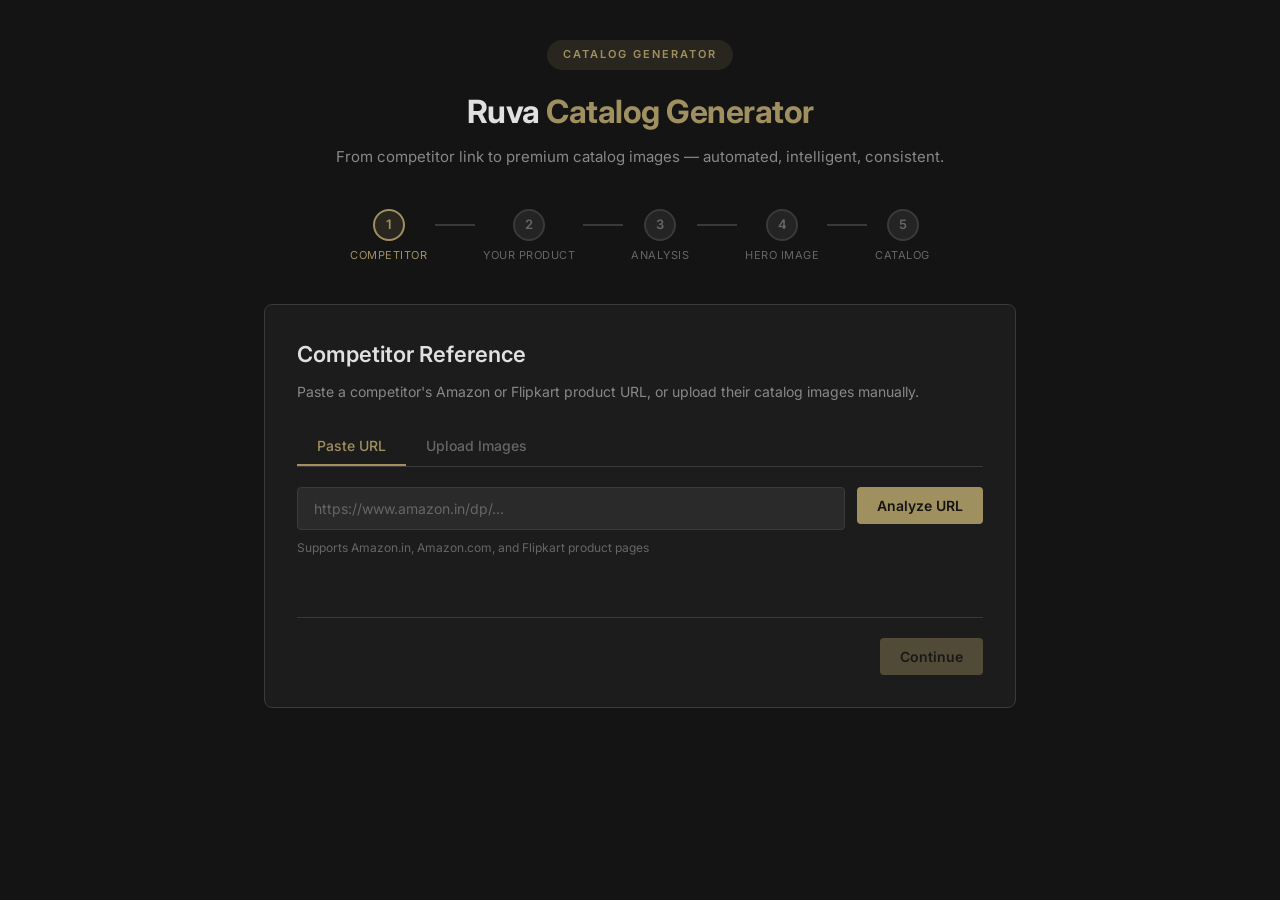
==== static/index.html @ 9b3704c4 "Initial commit" ====
<!DOCTYPE html>
<html lang="en">
<head>
    <meta charset="UTF-8">
    <meta name="viewport" content="width=device-width, initial-scale=1.0">
    <title>Ruva Catalog Generator</title>
    <link rel="preconnect" href="https://fonts.googleapis.com">
    <link rel="preconnect" href="https://fonts.gstatic.com" crossorigin>
    <link href="https://fonts.googleapis.com/css2?family=Inter:wght@300;400;500;600;700&display=swap" rel="stylesheet">
    <link rel="stylesheet" href="/static/style.css">
</head>
<body>
    <div class="app">

        <!-- Header -->
        <header class="header">
            <div class="header-badge">Catalog Generator</div>
            <h1>Ruva <span class="gold">Catalog Generator</span></h1>
            <p class="subtitle">From competitor link to premium catalog images — automated, intelligent, consistent.</p>
        </header>

        <!-- Step Progress Bar -->
        <nav class="step-progress">
            <div class="step-indicator active" data-step="1">
                <div class="step-circle">1</div>
                <span class="step-label">Competitor</span>
            </div>
            <div class="step-connector"></div>
            <div class="step-indicator" data-step="2">
                <div class="step-circle">2</div>
                <span class="step-label">Your Product</span>
            </div>
            <div class="step-connector"></div>
            <div class="step-indicator" data-step="3">
                <div class="step-circle">3</div>
                <span class="step-label">Analysis</span>
            </div>
            <div class="step-connector"></div>
            <div class="step-indicator" data-step="4">
                <div class="step-circle">4</div>
                <span class="step-label">Hero Image</span>
            </div>
            <div class="step-connector"></div>
            <div class="step-indicator" data-step="5">
                <div class="step-circle">5</div>
                <span class="step-label">Catalog</span>
            </div>
        </nav>

        <!-- ═══════════════════════════════════════════ -->
        <!-- Step 1: Competitor Reference                -->
        <!-- ═══════════════════════════════════════════ -->
        <section class="step-section active" id="step-1">
            <div class="step-card">
                <h2>Competitor Reference</h2>
                <p class="step-description">Paste a competitor's Amazon or Flipkart product URL, or upload their catalog images manually.</p>

                <!-- Mode toggle -->
                <div class="input-tabs">
                    <button class="tab-btn active" data-tab="url">Paste URL</button>
                    <button class="tab-btn" data-tab="upload">Upload Images</button>
                </div>

                <!-- URL mode -->
                <div class="tab-content active" id="tab-url">
                    <div class="input-group">
                        <input type="url" id="competitor-url" class="text-input"
                               placeholder="https://www.amazon.in/dp/..." />
                        <button class="btn btn-primary" id="btn-scrape">Analyze URL</button>
                    </div>
                    <p class="input-hint">Supports Amazon.in, Amazon.com, and Flipkart product pages</p>
                    <div id="scraped-results" style="display: none; margin-top: 20px;"></div>
                </div>

                <!-- Upload mode -->
                <div class="tab-content" id="tab-upload">
                    <div class="upload-zone" id="competitor-upload-zone">
                        <div class="upload-icon">
                            <svg width="36" height="36" viewBox="0 0 24 24" fill="none" stroke="currentColor" stroke-width="1.5" stroke-linecap="round" stroke-linejoin="round">
                                <path d="M21 15v4a2 2 0 0 1-2 2H5a2 2 0 0 1-2-2v-4"/>
                                <polyline points="17 8 12 3 7 8"/>
                                <line x1="12" y1="3" x2="12" y2="15"/>
                            </svg>
                        </div>
                        <p>Drag & drop competitor catalog images here</p>
                        <p class="upload-hint">or click to browse</p>
                        <input type="file" id="competitor-files" multiple accept="image/*" hidden />
                    </div>
                    <div class="image-preview-grid" id="competitor-preview-grid"></div>
                    <div class="input-group stacked" style="margin-top: 16px;">
                        <label class="input-label">Product Description (optional)</label>
                        <textarea id="competitor-description" class="text-input textarea"
                                  placeholder="Paste the competitor's product description here..."
                                  rows="3"></textarea>
                    </div>
                </div>

                <!-- Status -->
                <div class="status-message" id="step1-status"></div>

                <!-- Navigation -->
                <div class="step-nav">
                    <div></div>
                    <button class="btn btn-primary" id="btn-step1-next" disabled>Continue</button>
                </div>
            </div>
        </section>

        <!-- ═══════════════════════════════════════════ -->
        <!-- Step 2: Your Product                        -->
        <!-- ═══════════════════════════════════════════ -->
        <section class="step-section" id="step-2">
            <div class="step-card">
                <h2>Your Product</h2>
                <p class="step-description">Upload images of your product and add a description. The more detail, the better the results.</p>

                <!-- Product image upload -->
                <div class="upload-zone" id="product-upload-zone">
                    <div class="upload-icon">
                        <svg width="36" height="36" viewBox="0 0 24 24" fill="none" stroke="currentColor" stroke-width="1.5" stroke-linecap="round" stroke-linejoin="round">
                            <path d="M21 15v4a2 2 0 0 1-2 2H5a2 2 0 0 1-2-2v-4"/>
                            <polyline points="17 8 12 3 7 8"/>
                            <line x1="12" y1="3" x2="12" y2="15"/>
                        </svg>
                    </div>
                    <p>Drag & drop your product images here</p>
                    <p class="upload-hint">or click to browse (recommended: 2–5 images)</p>
                    <input type="file" id="product-files" multiple accept="image/*" hidden />
                </div>
                <div class="image-preview-grid" id="product-preview-grid"></div>

                <!-- Product description -->
                <div class="input-group stacked" style="margin-top: 20px;">
                    <label class="input-label">Product Description</label>
                    <textarea id="product-description" class="text-input textarea"
                              placeholder="Describe your product: name, material, finish, key features, dimensions..."
                              rows="4"></textarea>
                </div>

                <!-- Status -->
                <div class="status-message" id="step2-status"></div>

                <!-- Navigation -->
                <div class="step-nav">
                    <button class="btn btn-secondary" id="btn-step2-back">Back</button>
                    <button class="btn btn-primary" id="btn-step2-next" disabled>Analyze & Continue</button>
                </div>
            </div>
        </section>

        <!-- ═══════════════════════════════════════════ -->
        <!-- Step 3: Deep Analysis & Smart Questions     -->
        <!-- ═══════════════════════════════════════════ -->
        <section class="step-section" id="step-3">
            <div class="step-card">
                <h2>Deep Analysis</h2>
                <p class="step-description">Here's what we found in the competitor's catalog. Answer the questions below to improve your results, or skip any for smart defaults.</p>

                <!-- Analysis results -->
                <div class="analysis-section" id="analysis-results">
                    <h3 class="section-subtitle">Competitor Catalog Breakdown</h3>
                    <div class="analysis-grid" id="analysis-grid">
                        <div class="placeholder-message">Analysis results will appear here...</div>
                    </div>
                </div>

                <!-- Smart questions -->
                <div class="questions-section" id="questions-section">
                    <h3 class="section-subtitle">Smart Questions</h3>
                    <p class="section-hint">Answer to improve quality, or skip for intelligent defaults.</p>
                    <div class="questions-list" id="questions-list">
                        <div class="placeholder-message">Questions will appear after analysis...</div>
                    </div>
                </div>

                <!-- Status -->
                <div class="status-message" id="step3-status"></div>

                <!-- Navigation -->
                <div class="step-nav">
                    <button class="btn btn-secondary" id="btn-step3-back">Back</button>
                    <button class="btn btn-primary" id="btn-step3-next" disabled>Generate Hero Image</button>
                </div>
            </div>
        </section>

        <!-- ═══════════════════════════════════════════ -->
        <!-- Step 4: Hero Image                          -->
        <!-- ═══════════════════════════════════════════ -->
        <section class="step-section" id="step-4">
            <div class="step-card">
                <h2>Hero Image</h2>
                <p class="step-description">This is the visual anchor for your entire catalog. All other images will be generated to match this look.</p>

                <!-- Hero display -->
                <div class="hero-container" id="hero-container">
                    <div class="hero-placeholder" id="hero-placeholder">
                        <div class="spinner"></div>
                        <p>Generating your hero image...</p>
                    </div>
                    <img id="hero-image" class="hero-image" src="" alt="Hero product image" style="display:none;" />
                </div>

                <!-- Action buttons -->
                <div class="hero-actions" id="hero-actions" style="display:none;">
                    <button class="btn btn-primary" id="btn-accept-hero">Accept & Continue</button>
                    <button class="btn btn-secondary" id="btn-regenerate-hero">Regenerate</button>
                    <label class="btn btn-secondary" style="cursor:pointer;">
                        Upload My Own
                        <input type="file" id="hero-upload" accept="image/*" hidden />
                    </label>
                </div>

                <!-- Status -->
                <div class="status-message" id="step4-status"></div>

                <!-- Navigation -->
                <div class="step-nav">
                    <button class="btn btn-secondary" id="btn-step4-back">Back</button>
                    <button class="btn btn-primary" id="btn-step4-next" disabled>Generate Full Catalog</button>
                </div>
            </div>
        </section>

        <!-- ═══════════════════════════════════════════ -->
        <!-- Step 5: Full Catalog                        -->
        <!-- ═══════════════════════════════════════════ -->
        <section class="step-section" id="step-5">
            <div class="step-card">
                <h2>Your Catalog</h2>
                <p class="step-description">Your complete catalog is being generated. Each image matches the competitor's intent with your product's look.</p>

                <!-- Progress bar -->
                <div class="progress-bar-container" id="catalog-progress">
                    <div class="progress-bar">
                        <div class="progress-fill" id="progress-fill" style="width: 0%"></div>
                    </div>
                    <span class="progress-text" id="progress-text">0 / 0 images</span>
                </div>

                <!-- Catalog grid -->
                <div class="catalog-grid" id="catalog-grid">
                    <div class="placeholder-message" id="catalog-placeholder">Catalog images will appear here as they generate...</div>
                </div>

                <!-- Download -->
                <div class="download-section" id="download-section" style="display:none;">
                    <button class="btn btn-primary btn-large" id="btn-download">Download Catalog (ZIP)</button>
                </div>

                <!-- Status -->
                <div class="status-message" id="step5-status"></div>

                <!-- Navigation -->
                <div class="step-nav">
                    <button class="btn btn-secondary" id="btn-step5-back">Back</button>
                    <div></div>
                </div>
            </div>
        </section>

    </div>

    <script src="/static/app.js"></script>
</body>
</html>
---- static/style.css ----
:root {
    --bg-primary: #141414;
    --bg-secondary: #1c1c1c;
    --bg-card: #242424;
    --bg-input: #2a2a2a;
    --bg-hover: #333333;
    --accent-gold: #a09060;
    --accent-gold-dim: rgba(160, 144, 96, 0.15);
    --text-primary: #e0e0e0;
    --text-secondary: #888888;
    --text-muted: #666666;
    --border: #3a3a3a;
    --border-accent: #4a4a3a;
    --radius: 8px;
    --radius-sm: 4px;
    --transition: 0.25s ease;
}

* {
    margin: 0;
    padding: 0;
    box-sizing: border-box;
}

body {
    font-family: 'Inter', -apple-system, BlinkMacSystemFont, 'Segoe UI', sans-serif;
    background: var(--bg-primary);
    color: var(--text-primary);
    line-height: 1.6;
    min-height: 100vh;
}

.app {
    max-width: 800px;
    margin: 0 auto;
    padding: 40px 24px 80px;
}

/* ── Header ── */
.header {
    text-align: center;
    margin-bottom: 40px;
}

.header-badge {
    display: inline-block;
    font-size: 11px;
    font-weight: 600;
    letter-spacing: 2px;
    text-transform: uppercase;
    color: var(--accent-gold);
    background: var(--accent-gold-dim);
    padding: 6px 16px;
    border-radius: 20px;
    margin-bottom: 16px;
}

.header h1 {
    font-size: 32px;
    font-weight: 700;
    letter-spacing: -0.5px;
    margin-bottom: 8px;
}

.header .gold {
    color: var(--accent-gold);
}

.header .subtitle {
    font-size: 15px;
    color: var(--text-secondary);
}

/* ── Step Progress Bar ── */
.step-progress {
    display: flex;
    align-items: flex-start;
    justify-content: center;
    margin-bottom: 40px;
}

.step-indicator {
    display: flex;
    flex-direction: column;
    align-items: center;
    gap: 6px;
    cursor: pointer;
}

.step-circle {
    width: 32px;
    height: 32px;
    border-radius: 50%;
    background: var(--bg-card);
    border: 2px solid var(--border);
    color: var(--text-muted);
    display: flex;
    align-items: center;
    justify-content: center;
    font-size: 13px;
    font-weight: 600;
    transition: all var(--transition);
}

.step-indicator.active .step-circle {
    border-color: var(--accent-gold);
    color: var(--accent-gold);
    background: var(--accent-gold-dim);
}

.step-indicator.completed .step-circle {
    background: var(--accent-gold);
    color: var(--bg-primary);
    border-color: var(--accent-gold);
}

.step-label {
    font-size: 11px;
    color: var(--text-muted);
    text-transform: uppercase;
    letter-spacing: 0.5px;
    transition: color var(--transition);
}

.step-indicator.active .step-label {
    color: var(--accent-gold);
}

.step-indicator.completed .step-label {
    color: var(--text-secondary);
}

.step-connector {
    height: 2px;
    width: 40px;
    background: var(--border);
    margin: 0 8px;
    margin-top: 15px;
    transition: background var(--transition);
}

.step-connector.completed {
    background: var(--accent-gold);
}

/* ── Step Sections ── */
.step-section {
    display: none;
}

.step-section.active {
    display: block;
}

.step-card {
    background: var(--bg-secondary);
    border: 1px solid var(--border);
    border-radius: var(--radius);
    padding: 32px;
}

.step-card h2 {
    font-size: 22px;
    font-weight: 600;
    margin-bottom: 8px;
}

.step-description {
    font-size: 14px;
    color: var(--text-secondary);
    margin-bottom: 24px;
}

/* ── Tabs ── */
.input-tabs {
    display: flex;
    gap: 0;
    margin-bottom: 20px;
    border-bottom: 1px solid var(--border);
}

.tab-btn {
    background: none;
    border: none;
    padding: 10px 20px;
    color: var(--text-muted);
    font-family: 'Inter', sans-serif;
    font-size: 14px;
    font-weight: 500;
    cursor: pointer;
    border-bottom: 2px solid transparent;
    transition: all var(--transition);
}

.tab-btn:hover {
    color: var(--text-secondary);
}

.tab-btn.active {
    color: var(--accent-gold);
    border-bottom-color: var(--accent-gold);
}

.tab-content {
    display: none;
}

.tab-content.active {
    display: block;
}

/* ── Inputs ── */
.input-group {
    display: flex;
    gap: 12px;
    align-items: flex-start;
}

.input-group.stacked {
    flex-direction: column;
}

.input-label {
    font-size: 12px;
    font-weight: 600;
    color: var(--text-secondary);
    text-transform: uppercase;
    letter-spacing: 0.5px;
    margin-bottom: 8px;
}

.text-input {
    width: 100%;
    background: var(--bg-input);
    border: 1px solid var(--border);
    border-radius: var(--radius-sm);
    padding: 12px 16px;
    color: var(--text-primary);
    font-family: 'Inter', sans-serif;
    font-size: 14px;
    outline: none;
    transition: border-color var(--transition);
}

.text-input:focus {
    border-color: var(--accent-gold);
}

.text-input::placeholder {
    color: var(--text-muted);
}

.textarea {
    resize: vertical;
    min-height: 80px;
}

.input-hint {
    font-size: 12px;
    color: var(--text-muted);
    margin-top: 8px;
}

/* ── Buttons ── */
.btn {
    padding: 10px 20px;
    border-radius: var(--radius-sm);
    font-family: 'Inter', sans-serif;
    font-size: 14px;
    font-weight: 500;
    cursor: pointer;
    border: none;
    transition: all var(--transition);
    display: inline-flex;
    align-items: center;
    justify-content: center;
    gap: 8px;
    white-space: nowrap;
}

.btn-primary {
    background: var(--accent-gold);
    color: var(--bg-primary);
    font-weight: 600;
}

.btn-primary:hover {
    filter: brightness(1.1);
}

.btn-primary:disabled {
    opacity: 0.4;
    cursor: not-allowed;
    filter: none;
}

.btn-secondary {
    background: var(--bg-card);
    color: var(--text-primary);
    border: 1px solid var(--border);
}

.btn-secondary:hover {
    border-color: var(--border-accent);
    background: var(--bg-hover);
}

.btn-small {
    padding: 6px 12px;
    font-size: 12px;
}

.btn-large {
    padding: 14px 28px;
    font-size: 16px;
}

.btn-skip {
    background: transparent;
    color: var(--text-muted);
    border: 1px solid var(--border);
    padding: 6px 12px;
    font-size: 12px;
}

.btn-skip:hover {
    color: var(--text-secondary);
    border-color: var(--border-accent);
}

/* ── Upload Zone ── */
.upload-zone {
    border: 2px dashed var(--border);
    border-radius: var(--radius);
    padding: 40px;
    text-align: center;
    cursor: pointer;
    transition: all var(--transition);
    background: var(--bg-input);
}

.upload-zone:hover,
.upload-zone.dragover {
    border-color: var(--accent-gold);
    background: var(--accent-gold-dim);
}

.upload-zone p {
    color: var(--text-secondary);
    font-size: 14px;
}

.upload-icon {
    font-size: 36px;
    color: var(--text-muted);
    margin-bottom: 12px;
}

.upload-hint {
    font-size: 12px;
    color: var(--text-muted);
    margin-top: 4px;
}

/* ── Image Preview Grid ── */
.image-preview-grid {
    display: grid;
    grid-template-columns: repeat(auto-fill, minmax(100px, 1fr));
    gap: 12px;
    margin-top: 16px;
}

.preview-thumb {
    position: relative;
    aspect-ratio: 1;
    border-radius: var(--radius-sm);
    overflow: hidden;
    border: 1px solid var(--border);
}

.preview-thumb img {
    width: 100%;
    height: 100%;
    object-fit: cover;
}

.preview-thumb .remove-btn {
    position: absolute;
    top: 4px;
    right: 4px;
    width: 20px;
    height: 20px;
    border-radius: 50%;
    background: rgba(0, 0, 0, 0.6);
    color: white;
    font-size: 12px;
    cursor: pointer;
    display: flex;
    align-items: center;
    justify-content: center;
    border: none;
    line-height: 1;
    transition: background var(--transition);
}

.preview-thumb .remove-btn:hover {
    background: rgba(0, 0, 0, 0.8);
}

/* ── Analysis Section (Step 3) ── */
.section-subtitle {
    font-size: 14px;
    font-weight: 600;
    text-transform: uppercase;
    letter-spacing: 1px;
    color: var(--text-secondary);
    margin-bottom: 16px;
    margin-top: 24px;
}

.section-hint {
    font-size: 13px;
    color: var(--text-muted);
    margin-bottom: 16px;
}

.analysis-grid {
    display: grid;
    grid-template-columns: 1fr 1fr;
    gap: 16px;
}

.analysis-card {
    background: var(--bg-card);
    border: 1px solid var(--border);
    border-radius: var(--radius);
    overflow: hidden;
}

.analysis-image {
    aspect-ratio: 4/3;
    overflow: hidden;
}

.analysis-image img {
    width: 100%;
    height: 100%;
    object-fit: cover;
}

.analysis-info {
    padding: 12px;
}

.intent-badge {
    display: inline-block;
    font-size: 10px;
    font-weight: 600;
    letter-spacing: 1px;
    text-transform: uppercase;
    background: var(--accent-gold-dim);
    color: var(--accent-gold);
    padding: 3px 8px;
    border-radius: 10px;
}

.intent-description {
    font-size: 13px;
    color: var(--text-secondary);
    margin-top: 6px;
}

/* ── Questions (Step 3) ── */
.questions-list {
    display: flex;
    flex-direction: column;
    gap: 16px;
}

.question-card {
    background: var(--bg-card);
    border: 1px solid var(--border);
    border-radius: var(--radius);
    padding: 16px;
}

.question-text {
    font-size: 14px;
    color: var(--text-primary);
    margin-bottom: 10px;
}

.question-input {
    display: flex;
    gap: 10px;
    align-items: center;
}

.question-input .text-input {
    flex: 1;
}

/* ── Hero Image (Step 4) ── */
.hero-container {
    background: var(--bg-card);
    border: 1px solid var(--border);
    border-radius: var(--radius);
    overflow: hidden;
    aspect-ratio: 1;
    display: flex;
    align-items: center;
    justify-content: center;
    max-height: 500px;
}

.hero-placeholder {
    text-align: center;
    color: var(--text-muted);
}

.hero-image {
    width: 100%;
    height: 100%;
    object-fit: contain;
}

.hero-actions {
    display: flex;
    gap: 12px;
    margin-top: 20px;
    justify-content: center;
}

/* ── Catalog Grid (Step 5) ── */
.catalog-grid {
    display: grid;
    grid-template-columns: repeat(auto-fill, minmax(220px, 1fr));
    gap: 16px;
}

.catalog-card {
    background: var(--bg-card);
    border: 1px solid var(--border);
    border-radius: var(--radius);
    overflow: hidden;
}

.catalog-image-wrapper {
    position: relative;
    aspect-ratio: 1;
}

.catalog-image-bg {
    width: 100%;
    height: 100%;
    object-fit: cover;
    opacity: 0.2;
}

.catalog-image {
    position: absolute;
    top: 0;
    left: 0;
    width: 100%;
    height: 100%;
    object-fit: cover;
    opacity: 0;
    transition: opacity 0.5s ease;
}

.catalog-image.loaded {
    opacity: 1;
}

.catalog-card-footer {
    padding: 10px;
    display: flex;
    justify-content: space-between;
    align-items: center;
}

/* ── Progress Bar ── */
.progress-bar-container {
    margin-bottom: 24px;
}

.progress-bar {
    height: 4px;
    background: var(--bg-card);
    border-radius: 2px;
    overflow: hidden;
}

.progress-fill {
    height: 100%;
    background: var(--accent-gold);
    transition: width 0.3s ease;
    border-radius: 2px;
}

.progress-text {
    font-size: 12px;
    color: var(--text-muted);
    margin-top: 8px;
    display: inline-block;
}

/* ── Status Messages ── */
.status-message {
    font-size: 13px;
    color: var(--text-secondary);
    margin-top: 16px;
    min-height: 20px;
}

.status-message.error {
    color: #e06060;
}

.status-message.success {
    color: #60a060;
}

/* ── Spinner ── */
.spinner {
    width: 32px;
    height: 32px;
    border: 3px solid var(--border);
    border-top-color: var(--accent-gold);
    border-radius: 50%;
    animation: spin 0.8s linear infinite;
    margin: 0 auto 12px;
}

@keyframes spin {
    to { transform: rotate(360deg); }
}

/* ── Placeholder ── */
.placeholder-message {
    text-align: center;
    padding: 40px;
    color: var(--text-muted);
    font-size: 14px;
}

/* ── Navigation ── */
.step-nav {
    display: flex;
    justify-content: space-between;
    margin-top: 24px;
    padding-top: 20px;
    border-top: 1px solid var(--border);
}

/* ── Download Section ── */
.download-section {
    text-align: center;
    margin-top: 24px;
    padding: 24px;
    background: var(--accent-gold-dim);
    border-radius: var(--radius);
}

/* ── Responsive ── */
@media (max-width: 640px) {
    .app {
        padding: 24px 16px 60px;
    }

    .step-card {
        padding: 20px;
    }

    .analysis-grid {
        grid-template-columns: 1fr;
    }

    .catalog-grid {
        grid-template-columns: 1fr 1fr;
    }

    .step-label {
        display: none;
    }

    .step-connector {
        width: 24px;
    }

    .hero-actions {
        flex-direction: column;
    }

    .input-group {
        flex-direction: column;
    }
}

/* ── Scraped Results ── */
.scraped-title {
    font-size: 15px;
    font-weight: 500;
    color: var(--text-primary);
    margin-bottom: 12px;
}

.scraped-description {
    font-size: 13px;
    color: var(--text-secondary);
    margin-top: 12px;
    line-height: 1.5;
}
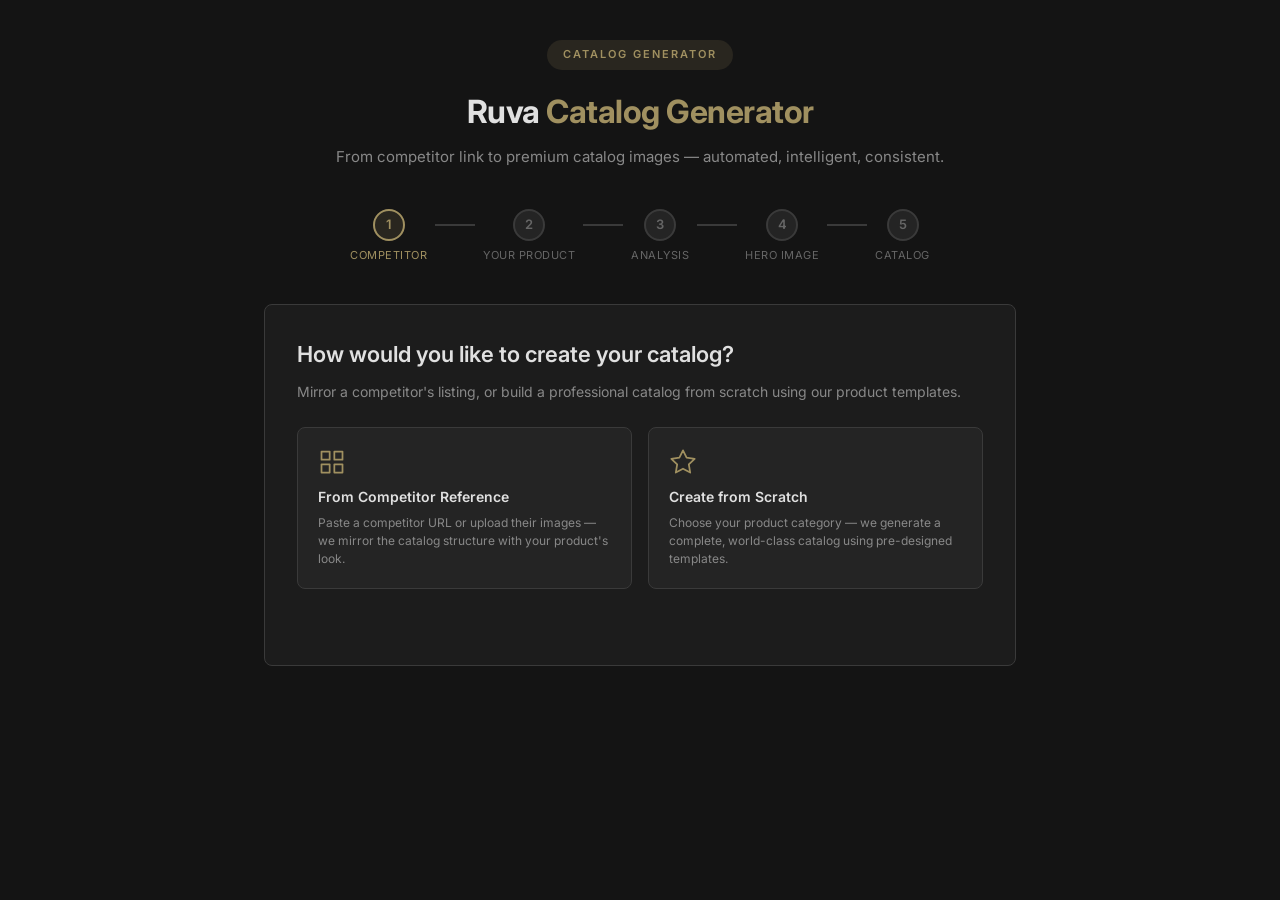
==== commit 03db1a2d: "Auto update" ====
--- a/static/index.html
+++ b/static/index.html
@@ -48,58 +48,103 @@
         </nav>
 
         <!-- ═══════════════════════════════════════════ -->
-        <!-- Step 1: Competitor Reference                -->
+        <!-- Step 1: Mode Selection + Competitor / Scratch -->
         <!-- ═══════════════════════════════════════════ -->
         <section class="step-section active" id="step-1">
             <div class="step-card">
-                <h2>Competitor Reference</h2>
-                <p class="step-description">Paste a competitor's Amazon or Flipkart product URL, or upload their catalog images manually.</p>
-
-                <!-- Mode toggle -->
-                <div class="input-tabs">
-                    <button class="tab-btn active" data-tab="url">Paste URL</button>
-                    <button class="tab-btn" data-tab="upload">Upload Images</button>
-                </div>
-
-                <!-- URL mode -->
-                <div class="tab-content active" id="tab-url">
-                    <div class="input-group">
-                        <input type="url" id="competitor-url" class="text-input"
-                               placeholder="https://www.amazon.in/dp/..." />
-                        <button class="btn btn-primary" id="btn-scrape">Analyze URL</button>
-                    </div>
-                    <p class="input-hint">Supports Amazon.in, Amazon.com, and Flipkart product pages</p>
-                    <div id="scraped-results" style="display: none; margin-top: 20px;"></div>
-                </div>
-
-                <!-- Upload mode -->
-                <div class="tab-content" id="tab-upload">
-                    <div class="upload-zone" id="competitor-upload-zone">
-                        <div class="upload-icon">
-                            <svg width="36" height="36" viewBox="0 0 24 24" fill="none" stroke="currentColor" stroke-width="1.5" stroke-linecap="round" stroke-linejoin="round">
-                                <path d="M21 15v4a2 2 0 0 1-2 2H5a2 2 0 0 1-2-2v-4"/>
-                                <polyline points="17 8 12 3 7 8"/>
-                                <line x1="12" y1="3" x2="12" y2="15"/>
+                <h2>How would you like to create your catalog?</h2>
+                <p class="step-description">Mirror a competitor's listing, or build a professional catalog from scratch using our product templates.</p>
+
+                <!-- ── Mode chooser ── -->
+                <div class="mode-chooser" id="mode-chooser">
+                    <div class="mode-card" id="mode-card-competitor" onclick="selectMode('competitor')">
+                        <div class="mode-card-icon">
+                            <svg width="28" height="28" viewBox="0 0 24 24" fill="none" stroke="currentColor" stroke-width="1.5" stroke-linecap="round" stroke-linejoin="round">
+                                <rect x="3" y="3" width="7" height="7"/><rect x="14" y="3" width="7" height="7"/>
+                                <rect x="3" y="14" width="7" height="7"/><rect x="14" y="14" width="7" height="7"/>
                             </svg>
                         </div>
-                        <p>Drag & drop competitor catalog images here</p>
-                        <p class="upload-hint">or click to browse</p>
-                        <input type="file" id="competitor-files" multiple accept="image/*" hidden />
-                    </div>
-                    <div class="image-preview-grid" id="competitor-preview-grid"></div>
-                    <div class="input-group stacked" style="margin-top: 16px;">
-                        <label class="input-label">Product Description (optional)</label>
-                        <textarea id="competitor-description" class="text-input textarea"
-                                  placeholder="Paste the competitor's product description here..."
-                                  rows="3"></textarea>
-                    </div>
-                </div>
-
-                <!-- Status -->
+                        <div class="mode-card-title">From Competitor Reference</div>
+                        <div class="mode-card-desc">Paste a competitor URL or upload their images — we mirror the catalog structure with your product's look.</div>
+                    </div>
+                    <div class="mode-card" id="mode-card-scratch" onclick="selectMode('scratch')">
+                        <div class="mode-card-icon">
+                            <svg width="28" height="28" viewBox="0 0 24 24" fill="none" stroke="currentColor" stroke-width="1.5" stroke-linecap="round" stroke-linejoin="round">
+                                <polygon points="12 2 15.09 8.26 22 9.27 17 14.14 18.18 21.02 12 17.77 5.82 21.02 7 14.14 2 9.27 8.91 8.26 12 2"/>
+                            </svg>
+                        </div>
+                        <div class="mode-card-title">Create from Scratch</div>
+                        <div class="mode-card-desc">Choose your product category — we generate a complete, world-class catalog using pre-designed templates.</div>
+                    </div>
+                </div>
+
+                <!-- ── Competitor flow (shown after selecting competitor mode) ── -->
+                <div id="competitor-flow" style="display:none;">
+                    <!-- Input tabs -->
+                    <div class="input-tabs">
+                        <button class="tab-btn active" data-tab="url">Paste URL</button>
+                        <button class="tab-btn" data-tab="upload">Upload Images</button>
+                    </div>
+
+                    <!-- URL mode -->
+                    <div class="tab-content active" id="tab-url">
+                        <div class="input-group">
+                            <input type="url" id="competitor-url" class="text-input"
+                                   placeholder="https://www.amazon.in/dp/..." />
+                            <button class="btn btn-primary" id="btn-scrape">Analyze URL</button>
+                        </div>
+                        <p class="input-hint">Supports Amazon.in, Amazon.com, and Flipkart product pages</p>
+                        <div id="scraped-results" style="display: none; margin-top: 20px;"></div>
+                    </div>
+
+                    <!-- Upload mode -->
+                    <div class="tab-content" id="tab-upload">
+                        <div class="upload-zone" id="competitor-upload-zone">
+                            <div class="upload-icon">
+                                <svg width="36" height="36" viewBox="0 0 24 24" fill="none" stroke="currentColor" stroke-width="1.5" stroke-linecap="round" stroke-linejoin="round">
+                                    <path d="M21 15v4a2 2 0 0 1-2 2H5a2 2 0 0 1-2-2v-4"/>
+                                    <polyline points="17 8 12 3 7 8"/>
+                                    <line x1="12" y1="3" x2="12" y2="15"/>
+                                </svg>
+                            </div>
+                            <p>Drag & drop competitor catalog images here</p>
+                            <p class="upload-hint">or click to browse</p>
+                            <input type="file" id="competitor-files" multiple accept="image/*" hidden />
+                        </div>
+                        <div class="image-preview-grid" id="competitor-preview-grid"></div>
+                        <div class="input-group stacked" style="margin-top: 16px;">
+                            <label class="input-label">Product Description (optional)</label>
+                            <textarea id="competitor-description" class="text-input textarea"
+                                      placeholder="Paste the competitor's product description here..."
+                                      rows="3"></textarea>
+                        </div>
+                    </div>
+                </div>
+
+                <!-- ── Scratch flow (shown after selecting scratch mode) ── -->
+                <div id="scratch-flow" style="display:none;">
+                    <div class="scratch-selector">
+                        <div class="selector-label">Category</div>
+                        <div class="pill-group" id="category-pills">
+                            <div class="scratch-pill selected" data-value="bathroom_products">Bathroom Products</div>
+                        </div>
+                        <div class="selector-label" style="margin-top:16px;">Product Type</div>
+                        <div class="pill-group" id="product-pills">
+                            <div class="scratch-pill selected" data-value="toilet">Toilets / EWC</div>
+                        </div>
+                    </div>
+                    <button class="btn btn-primary" id="btn-scratch-continue" style="margin-top:24px;">Continue</button>
+                </div>
+
+                <!-- Status + Progress -->
                 <div class="status-message" id="step1-status"></div>
-
-                <!-- Navigation -->
-                <div class="step-nav">
+                <div class="step-progress-bar" id="step1-progress">
+                    <div class="sp-bar"><div class="sp-fill" id="step1-progress-fill"></div></div>
+                    <span class="sp-text" id="step1-progress-text"></span>
+                </div>
+
+                <!-- Navigation (competitor mode only) -->
+                <div class="step-nav" id="step1-nav" style="display:none;">
                     <div></div>
                     <button class="btn btn-primary" id="btn-step1-next" disabled>Continue</button>
                 </div>
@@ -149,32 +194,47 @@
         </section>
 
         <!-- ═══════════════════════════════════════════ -->
-        <!-- Step 3: Deep Analysis & Smart Questions     -->
+        <!-- Step 3: Analysis / Scratch Questions        -->
         <!-- ═══════════════════════════════════════════ -->
         <section class="step-section" id="step-3">
             <div class="step-card">
-                <h2>Deep Analysis</h2>
-                <p class="step-description">Here's what we found in the competitor's catalog. Answer the questions below to improve your results, or skip any for smart defaults.</p>
-
-                <!-- Analysis results -->
-                <div class="analysis-section" id="analysis-results">
-                    <h3 class="section-subtitle">Competitor Catalog Breakdown</h3>
-                    <div class="analysis-grid" id="analysis-grid">
-                        <div class="placeholder-message">Analysis results will appear here...</div>
-                    </div>
-                </div>
-
-                <!-- Smart questions -->
-                <div class="questions-section" id="questions-section">
-                    <h3 class="section-subtitle">Smart Questions</h3>
-                    <p class="section-hint">Answer to improve quality, or skip for intelligent defaults.</p>
-                    <div class="questions-list" id="questions-list">
-                        <div class="placeholder-message">Questions will appear after analysis...</div>
-                    </div>
-                </div>
-
-                <!-- Status -->
+
+                <!-- ── Competitor mode ── -->
+                <div id="step3-competitor-content">
+                    <h2>Review & Customize</h2>
+                    <p class="step-description">We extracted details from the competitor catalog. Adjust anything that should differ for your product.</p>
+
+                    <!-- Attribute Breakdown -->
+                    <div class="attr-breakdown" id="attr-breakdown">
+                        <div class="section-label">Attribute Breakdown</div>
+                        <div id="attr-cards" class="attr-cards">
+                            <div class="placeholder-message"><div class="spinner"></div><p>Analyzing images...</p></div>
+                        </div>
+                    </div>
+
+                    <!-- Suggested Images -->
+                    <div class="suggested-section" id="suggested-section" style="display:none;">
+                        <div class="section-label">Suggested Images <span class="section-label-hint">Select up to 2</span></div>
+                        <div id="suggested-list" class="suggested-list"></div>
+                    </div>
+                </div>
+
+                <!-- ── Scratch mode ── -->
+                <div id="step3-scratch-content" style="display:none;">
+                    <h2>Customize Your Catalog</h2>
+                    <p class="step-description">Select the images you want, then fill in your product details. All fields are pre-filled with industry-standard defaults.</p>
+                    <!-- Slot selection grid (rendered by renderSlotSelector) -->
+                    <div id="scratch-slot-selector"></div>
+                    <!-- Product question groups (rendered by renderScratchQuestions) -->
+                    <div id="scratch-question-groups"></div>
+                </div>
+
+                <!-- Status + Progress -->
                 <div class="status-message" id="step3-status"></div>
+                <div class="step-progress-bar" id="step3-progress">
+                    <div class="sp-bar"><div class="sp-fill" id="step3-progress-fill"></div></div>
+                    <span class="sp-text" id="step3-progress-text"></span>
+                </div>
 
                 <!-- Navigation -->
                 <div class="step-nav">
@@ -211,8 +271,12 @@
                     </label>
                 </div>
 
-                <!-- Status -->
+                <!-- Status + Progress -->
                 <div class="status-message" id="step4-status"></div>
+                <div class="step-progress-bar" id="step4-progress">
+                    <div class="sp-bar"><div class="sp-fill" id="step4-progress-fill"></div></div>
+                    <span class="sp-text" id="step4-progress-text"></span>
+                </div>
 
                 <!-- Navigation -->
                 <div class="step-nav">
@@ -261,6 +325,15 @@
 
     </div>
 
+    <!-- Cost Ticker -->
+    <div class="cost-ticker" id="cost-ticker" style="display:none;">
+        <div class="cost-summary" id="cost-summary" onclick="toggleCostDetails()">
+            <span class="cost-label">API Cost</span>
+            <span class="cost-value" id="cost-value">₹0.00</span>
+        </div>
+        <div class="cost-details" id="cost-details"></div>
+    </div>
+
     <script src="/static/app.js"></script>
 </body>
 </html>
--- a/static/style.css
+++ b/static/style.css
@@ -114,6 +114,17 @@
     border-color: var(--accent-gold);
 }
 
+.step-indicator.reachable .step-circle {
+    border-color: var(--accent-gold);
+    color: var(--accent-gold);
+    opacity: 0.6;
+}
+
+.step-indicator.reachable .step-label {
+    color: var(--accent-gold);
+    opacity: 0.6;
+}
+
 .step-label {
     font-size: 11px;
     color: var(--text-muted);
@@ -141,6 +152,11 @@
 
 .step-connector.completed {
     background: var(--accent-gold);
+}
+
+.step-connector.reachable {
+    background: var(--accent-gold);
+    opacity: 0.4;
 }
 
 /* ── Step Sections ── */
@@ -315,6 +331,17 @@
     font-size: 16px;
 }
 
+.btn-spinner {
+    display: inline-block;
+    width: 14px;
+    height: 14px;
+    border: 2px solid rgba(0, 0, 0, 0.2);
+    border-top-color: currentColor;
+    border-radius: 50%;
+    animation: spin 0.6s linear infinite;
+    vertical-align: middle;
+}
+
 .btn-skip {
     background: transparent;
     color: var(--text-muted);
@@ -408,48 +435,23 @@
 }
 
 /* ── Analysis Section (Step 3) ── */
-.section-subtitle {
-    font-size: 14px;
+.section-label {
+    font-size: 11px;
     font-weight: 600;
+    letter-spacing: 2px;
     text-transform: uppercase;
-    letter-spacing: 1px;
-    color: var(--text-secondary);
+    color: var(--accent-gold);
     margin-bottom: 16px;
-    margin-top: 24px;
-}
-
-.section-hint {
-    font-size: 13px;
-    color: var(--text-muted);
-    margin-bottom: 16px;
-}
-
-.analysis-grid {
-    display: grid;
-    grid-template-columns: 1fr 1fr;
-    gap: 16px;
-}
-
-.analysis-card {
-    background: var(--bg-card);
-    border: 1px solid var(--border);
-    border-radius: var(--radius);
-    overflow: hidden;
-}
-
-.analysis-image {
-    aspect-ratio: 4/3;
-    overflow: hidden;
-}
-
-.analysis-image img {
-    width: 100%;
-    height: 100%;
-    object-fit: cover;
-}
-
-.analysis-info {
-    padding: 12px;
+    margin-top: 28px;
+}
+
+.section-label-hint {
+    font-weight: 400;
+    letter-spacing: 0;
+    text-transform: none;
+    color: var(--text-muted);
+    margin-left: 8px;
+    font-size: 11px;
 }
 
 .intent-badge {
@@ -464,40 +466,267 @@
     border-radius: 10px;
 }
 
-.intent-description {
-    font-size: 13px;
-    color: var(--text-secondary);
-    margin-top: 6px;
-}
-
-/* ── Questions (Step 3) ── */
-.questions-list {
+/* ── Attribute Breakdown (Step 3 — Section 1) ── */
+.attr-cards {
     display: flex;
     flex-direction: column;
-    gap: 16px;
-}
-
-.question-card {
+    gap: 12px;
+}
+
+.attr-card {
     background: var(--bg-card);
     border: 1px solid var(--border);
     border-radius: var(--radius);
-    padding: 16px;
-}
-
-.question-text {
+    padding: 20px;
+    display: flex;
+    gap: 20px;
+    align-items: flex-start;
+}
+
+.attr-card-image {
+    width: 120px;
+    height: 120px;
+    border-radius: 8px;
+    overflow: hidden;
+    flex-shrink: 0;
+    border: 1px solid var(--border);
+}
+
+.attr-card-image img {
+    width: 100%;
+    height: 100%;
+    object-fit: cover;
+}
+
+.attr-card-content {
+    flex: 1;
+    min-width: 0;
+}
+
+.attr-card-header {
+    display: flex;
+    align-items: center;
+    gap: 8px;
+    margin-bottom: 4px;
+}
+
+.attr-card-title {
+    color: var(--text-primary);
+    font-weight: 600;
     font-size: 14px;
+}
+
+.attr-card-summary {
+    font-size: 13px;
+    color: var(--text-secondary);
+    margin-bottom: 16px;
+    line-height: 1.5;
+    display: -webkit-box;
+    -webkit-line-clamp: 2;
+    -webkit-box-orient: vertical;
+    overflow: hidden;
+}
+
+.attr-questions {
+    display: flex;
+    flex-direction: column;
+    gap: 14px;
+}
+
+/* ── Question Rows (inline, slim) ── */
+.q-row {
+    display: flex;
+    align-items: flex-start;
+    gap: 16px;
+}
+
+.q-row-label {
+    flex: 1;
+    font-size: 13px;
     color: var(--text-primary);
-    margin-bottom: 10px;
-}
-
-.question-input {
-    display: flex;
-    gap: 10px;
-    align-items: center;
-}
-
-.question-input .text-input {
+    line-height: 1.5;
+    padding-top: 6px;
+}
+
+.q-row-context {
+    font-size: 11px;
+    color: var(--text-muted);
+    margin-top: 2px;
+    line-height: 1.4;
+}
+
+.q-row-input {
+    flex: 0 0 220px;
+    display: flex;
+    align-items: center;
+    gap: 8px;
+}
+
+.q-row-input .text-input {
+    width: 100%;
+    padding: 8px 12px;
+    font-size: 13px;
+    background: transparent;
+    border: 1px solid var(--border);
+    border-radius: var(--radius-sm);
+    color: var(--text-primary);
+    transition: all var(--transition);
+}
+
+.q-row-input .text-input:focus {
+    background: var(--bg-input);
+    border-color: var(--accent-gold);
+    outline: none;
+}
+
+.q-row-input .text-input::placeholder {
+    color: var(--text-muted);
+    font-style: italic;
+}
+
+/* ── Pill Selectors (replace radio buttons) ── */
+.pill-group {
+    display: flex;
+    flex-wrap: wrap;
+    gap: 6px;
+}
+
+.pill-option {
+    padding: 6px 14px;
+    font-size: 12px;
+    border: 1px solid var(--border);
+    border-radius: 20px;
+    background: transparent;
+    color: var(--text-secondary);
+    cursor: pointer;
+    transition: all var(--transition);
+    user-select: none;
+}
+
+.pill-option:hover {
+    border-color: var(--accent-gold);
+    color: var(--text-primary);
+}
+
+.pill-option.selected {
+    border-color: var(--accent-gold);
+    background: var(--accent-gold-dim);
+    color: var(--accent-gold);
+    font-weight: 500;
+}
+
+.pill-option input[type="radio"] {
+    display: none;
+}
+
+.pill-option.disabled {
+    opacity: 0.4;
+    cursor: not-allowed;
+    pointer-events: none;
+}
+
+/* ── Image upload in q-row ── */
+.q-row-input .btn-small {
+    white-space: nowrap;
+}
+
+.question-image-name {
+    font-size: 12px;
+    color: var(--text-secondary);
+}
+
+/* ── Suggested Images (Step 3 — Section 2) ── */
+.suggested-section {
+    margin-top: 28px;
+}
+
+.suggested-list {
+    display: flex;
+    flex-direction: column;
+    gap: 8px;
+}
+
+.suggested-card {
+    background: var(--bg-card);
+    border: 1px solid var(--border);
+    border-radius: var(--radius);
+    overflow: hidden;
+    transition: border-color var(--transition);
+}
+
+.suggested-card.selected {
+    border-color: var(--accent-gold);
+}
+
+.suggested-card-header {
+    display: flex;
+    align-items: center;
+    justify-content: space-between;
+    padding: 14px 16px;
+}
+
+.suggested-check-label {
+    display: flex;
+    align-items: center;
+    gap: 12px;
+    cursor: pointer;
     flex: 1;
+}
+
+.suggested-checkbox {
+    accent-color: var(--accent-gold);
+    width: 16px;
+    height: 16px;
+    flex-shrink: 0;
+}
+
+.suggested-card-info strong {
+    display: block;
+    color: var(--text-primary);
+    font-size: 14px;
+    margin-bottom: 2px;
+}
+
+.suggested-card-category {
+    font-size: 12px;
+    color: var(--text-muted);
+}
+
+.suggested-card-body {
+    max-height: 0;
+    overflow: hidden;
+    transition: max-height 0.3s ease, padding 0.3s ease;
+    padding: 0 16px;
+    display: flex;
+    flex-direction: column;
+    gap: 14px;
+}
+
+.suggested-card.selected .suggested-card-body {
+    border-top: 1px solid var(--border);
+}
+
+/* ── Responsive (Step 3) ── */
+@media (max-width: 640px) {
+    .attr-card {
+        flex-direction: column;
+    }
+    .attr-card-image {
+        width: 100%;
+        height: 160px;
+    }
+    .q-row {
+        flex-direction: column;
+        align-items: flex-start;
+        gap: 6px;
+    }
+    .q-row-input {
+        flex: 1 1 100%;
+        width: 100%;
+    }
+    .q-row-label {
+        padding-top: 0;
+    }
 }
 
 /* ── Hero Image (Step 4) ── */
@@ -516,6 +745,12 @@
 .hero-placeholder {
     text-align: center;
     color: var(--text-muted);
+    display: flex;
+    flex-direction: column;
+    align-items: center;
+    justify-content: center;
+    gap: 16px;
+    padding: 40px 20px;
 }
 
 .hero-image {
@@ -579,6 +814,48 @@
     align-items: center;
 }
 
+/* ── Step Progress Bars (inline per-step) ── */
+.step-progress-bar {
+    margin: 12px 0 0;
+    display: none;
+}
+
+.step-progress-bar.active {
+    display: block;
+}
+
+.sp-bar {
+    height: 4px;
+    background: var(--bg-card);
+    border-radius: 2px;
+    overflow: hidden;
+}
+
+.sp-fill {
+    height: 100%;
+    background: var(--accent-gold);
+    border-radius: 2px;
+    transition: width 0.3s ease;
+    width: 0%;
+}
+
+.step-progress-bar.indeterminate .sp-fill {
+    width: 30%;
+    animation: indeterminate 1.5s ease-in-out infinite;
+}
+
+@keyframes indeterminate {
+    0% { transform: translateX(-100%); }
+    100% { transform: translateX(400%); }
+}
+
+.sp-text {
+    font-size: 12px;
+    color: var(--text-muted);
+    margin-top: 6px;
+    display: inline-block;
+}
+
 /* ── Progress Bar ── */
 .progress-bar-container {
     margin-bottom: 24px;
@@ -662,20 +939,185 @@
     border-radius: var(--radius);
 }
 
-/* ── Responsive ── */
+/* ── Cost Ticker ── */
+.cost-ticker {
+    position: fixed;
+    bottom: 20px;
+    right: 20px;
+    display: flex;
+    flex-direction: column;
+    align-items: flex-end;
+    z-index: 1000;
+    font-family: 'Inter', sans-serif;
+}
+
+.cost-summary {
+    display: flex;
+    align-items: center;
+    gap: 8px;
+    background: var(--bg-secondary);
+    border: 1px solid var(--accent-gold);
+    border-radius: 20px;
+    padding: 6px 14px;
+    cursor: pointer;
+    transition: all var(--transition);
+    box-shadow: 0 4px 20px rgba(0, 0, 0, 0.4);
+}
+
+.cost-summary:hover {
+    background: var(--bg-card);
+    box-shadow: 0 4px 24px rgba(160, 144, 96, 0.2);
+}
+
+.cost-label {
+    font-size: 11px;
+    font-weight: 600;
+    letter-spacing: 0.5px;
+    text-transform: uppercase;
+    color: var(--text-muted);
+}
+
+.cost-value {
+    font-size: 14px;
+    font-weight: 700;
+    color: var(--accent-gold);
+}
+
+.cost-details {
+    display: none;
+    flex-direction: column;
+    gap: 4px;
+    background: var(--bg-secondary);
+    border: 1px solid var(--border);
+    border-radius: var(--radius);
+    padding: 12px;
+    margin-bottom: 8px;
+    min-width: 240px;
+    box-shadow: 0 8px 32px rgba(0, 0, 0, 0.5);
+}
+
+.cost-details.open {
+    display: flex;
+}
+
+.cost-row {
+    display: flex;
+    justify-content: space-between;
+    align-items: center;
+    gap: 12px;
+    font-size: 12px;
+    color: var(--text-secondary);
+    padding: 4px 0;
+}
+
+.cost-op {
+    flex: 1;
+    font-weight: 500;
+    color: var(--text-primary);
+}
+
+.cost-tokens {
+    font-size: 11px;
+    color: var(--text-muted);
+}
+
+.cost-amount {
+    font-weight: 600;
+    color: var(--accent-gold);
+    min-width: 50px;
+    text-align: right;
+}
+
+.cost-total-row {
+    border-top: 1px solid var(--border);
+    margin-top: 4px;
+    padding-top: 8px;
+}
+
+.cost-total-row .cost-op {
+    font-weight: 700;
+}
+
+.cost-total-row .cost-amount {
+    font-weight: 700;
+    font-size: 13px;
+}
+
+@keyframes costPulse {
+    0% { transform: scale(1); }
+    50% { transform: scale(1.05); }
+    100% { transform: scale(1); }
+}
+
+.cost-pulse .cost-summary {
+    animation: costPulse 0.3s ease;
+}
+
+/* ── Responsive: Tablet ── */
+@media (max-width: 768px) {
+    .app {
+        max-width: 100%;
+        padding: 32px 20px 60px;
+    }
+
+    .header h1 {
+        font-size: 26px;
+    }
+
+    .catalog-grid {
+        grid-template-columns: repeat(auto-fill, minmax(180px, 1fr));
+    }
+
+    .hero-container {
+        max-height: 400px;
+    }
+
+    .hero-actions {
+        flex-wrap: wrap;
+        justify-content: center;
+    }
+}
+
+/* ── Responsive: Mobile ── */
 @media (max-width: 640px) {
     .app {
         padding: 24px 16px 60px;
     }
 
+    .header h1 {
+        font-size: 22px;
+    }
+
+    .header .subtitle {
+        font-size: 13px;
+    }
+
     .step-card {
         padding: 20px;
     }
 
+    .step-card h2 {
+        font-size: 20px;
+    }
+
     .analysis-grid {
         grid-template-columns: 1fr;
     }
 
+    .accordion-thumb {
+        width: 56px;
+        height: 56px;
+    }
+
+    .accordion-header {
+        gap: 12px;
+        padding: 12px;
+    }
+
+    .accordion-body {
+        padding: 4px 12px 12px;
+    }
+
     .catalog-grid {
         grid-template-columns: 1fr 1fr;
     }
@@ -694,6 +1136,39 @@
 
     .input-group {
         flex-direction: column;
+    }
+
+    .btn {
+        padding: 12px 16px;
+        font-size: 13px;
+        min-height: 44px;
+    }
+
+    .btn-large {
+        padding: 14px 20px;
+        font-size: 15px;
+    }
+
+    .text-input {
+        font-size: 16px; /* Prevents iOS zoom on focus */
+    }
+
+    .upload-zone {
+        padding: 24px 16px;
+    }
+
+    .tab-btn {
+        padding: 8px 14px;
+        font-size: 13px;
+    }
+
+    .step-description {
+        font-size: 13px;
+    }
+
+    .cost-ticker {
+        bottom: 12px;
+        right: 12px;
     }
 }
 
@@ -711,3 +1186,211 @@
     margin-top: 12px;
     line-height: 1.5;
 }
+
+/* ── Mode Chooser (Step 1) ── */
+.mode-chooser {
+    display: flex;
+    gap: 16px;
+    margin: 24px 0;
+}
+
+.mode-card {
+    flex: 1;
+    display: flex;
+    flex-direction: column;
+    align-items: flex-start;
+    gap: 8px;
+    padding: 20px;
+    background: var(--bg-card);
+    border: 1.5px solid var(--border);
+    border-radius: var(--radius);
+    cursor: pointer;
+    transition: border-color var(--transition), background var(--transition), transform 0.15s ease;
+    user-select: none;
+}
+
+.mode-card:hover {
+    border-color: var(--accent-gold);
+    background: var(--bg-hover);
+    transform: translateY(-1px);
+}
+
+.mode-card.selected {
+    border-color: var(--accent-gold);
+    background: var(--accent-gold-dim);
+}
+
+.mode-card-icon {
+    color: var(--accent-gold);
+    display: flex;
+    align-items: center;
+    margin-bottom: 4px;
+}
+
+.mode-card-title {
+    font-size: 14px;
+    font-weight: 600;
+    color: var(--text-primary);
+    line-height: 1.3;
+}
+
+.mode-card-desc {
+    font-size: 12px;
+    color: var(--text-secondary);
+    line-height: 1.5;
+}
+
+/* ── Scratch Selector (category / product pills) ── */
+.scratch-selector {
+    margin-top: 8px;
+}
+
+.selector-label {
+    font-size: 12px;
+    font-weight: 600;
+    letter-spacing: 0.05em;
+    text-transform: uppercase;
+    color: var(--text-secondary);
+    margin-bottom: 10px;
+}
+
+.scratch-pill {
+    display: inline-flex;
+    align-items: center;
+    padding: 7px 16px;
+    background: var(--bg-input);
+    border: 1.5px solid var(--border);
+    border-radius: 20px;
+    font-size: 13px;
+    color: var(--text-secondary);
+    cursor: pointer;
+    transition: border-color var(--transition), color var(--transition), background var(--transition);
+    user-select: none;
+}
+
+.scratch-pill:hover {
+    border-color: var(--accent-gold);
+    color: var(--text-primary);
+}
+
+.scratch-pill.selected {
+    border-color: var(--accent-gold);
+    color: var(--accent-gold);
+    background: var(--accent-gold-dim);
+    font-weight: 500;
+}
+
+/* ── Scratch Question Groups (Step 3) ── */
+.scratch-group-header {
+    font-size: 11px;
+    font-weight: 600;
+    letter-spacing: 0.12em;
+    text-transform: uppercase;
+    color: var(--accent-gold);
+    margin: 28px 0 12px;
+    padding-bottom: 8px;
+    border-bottom: 1px solid var(--border);
+}
+
+.scratch-group-body {
+    display: flex;
+    flex-direction: column;
+    gap: 2px;
+}
+
+/* ── Slot Selector Grid ── */
+.slot-selector-grid {
+    display: grid;
+    grid-template-columns: 1fr 1fr;
+    gap: 10px;
+    margin-bottom: 8px;
+}
+
+.slot-card {
+    display: flex;
+    align-items: flex-start;
+    gap: 10px;
+    padding: 12px 14px;
+    background: var(--bg-card);
+    border: 1.5px solid var(--border);
+    border-radius: var(--radius);
+    cursor: pointer;
+    transition: border-color var(--transition), background var(--transition);
+    user-select: none;
+}
+
+.slot-card:hover {
+    border-color: var(--accent-gold);
+}
+
+.slot-card.selected {
+    border-color: var(--accent-gold);
+    background: var(--accent-gold-dim);
+}
+
+.slot-card-check {
+    flex-shrink: 0;
+    width: 18px;
+    height: 18px;
+    border: 1.5px solid var(--border);
+    border-radius: 4px;
+    display: flex;
+    align-items: center;
+    justify-content: center;
+    font-size: 11px;
+    font-weight: 700;
+    color: var(--accent-gold);
+    background: var(--bg-input);
+    transition: border-color var(--transition), background var(--transition);
+}
+
+.slot-card.selected .slot-card-check {
+    border-color: var(--accent-gold);
+    background: var(--accent-gold-dim);
+}
+
+.slot-card-body {
+    flex: 1;
+    min-width: 0;
+}
+
+.slot-card-name {
+    font-size: 13px;
+    font-weight: 500;
+    color: var(--text-primary);
+    margin-bottom: 3px;
+    line-height: 1.3;
+}
+
+.slot-card-tagline {
+    font-size: 11px;
+    color: var(--text-secondary);
+    line-height: 1.4;
+}
+
+.slot-count-label {
+    font-size: 12px;
+    color: var(--accent-gold);
+    font-weight: 500;
+    margin-top: 6px;
+    margin-bottom: 4px;
+}
+
+/* ── Other / Custom Answer Input ── */
+.pill-option-other {
+    font-style: italic;
+}
+
+.other-input-wrapper .text-input {
+    width: 100%;
+    font-size: 13px;
+}
+
+@media (max-width: 600px) {
+    .mode-chooser {
+        flex-direction: column;
+    }
+    .slot-selector-grid {
+        grid-template-columns: 1fr;
+    }
+}
